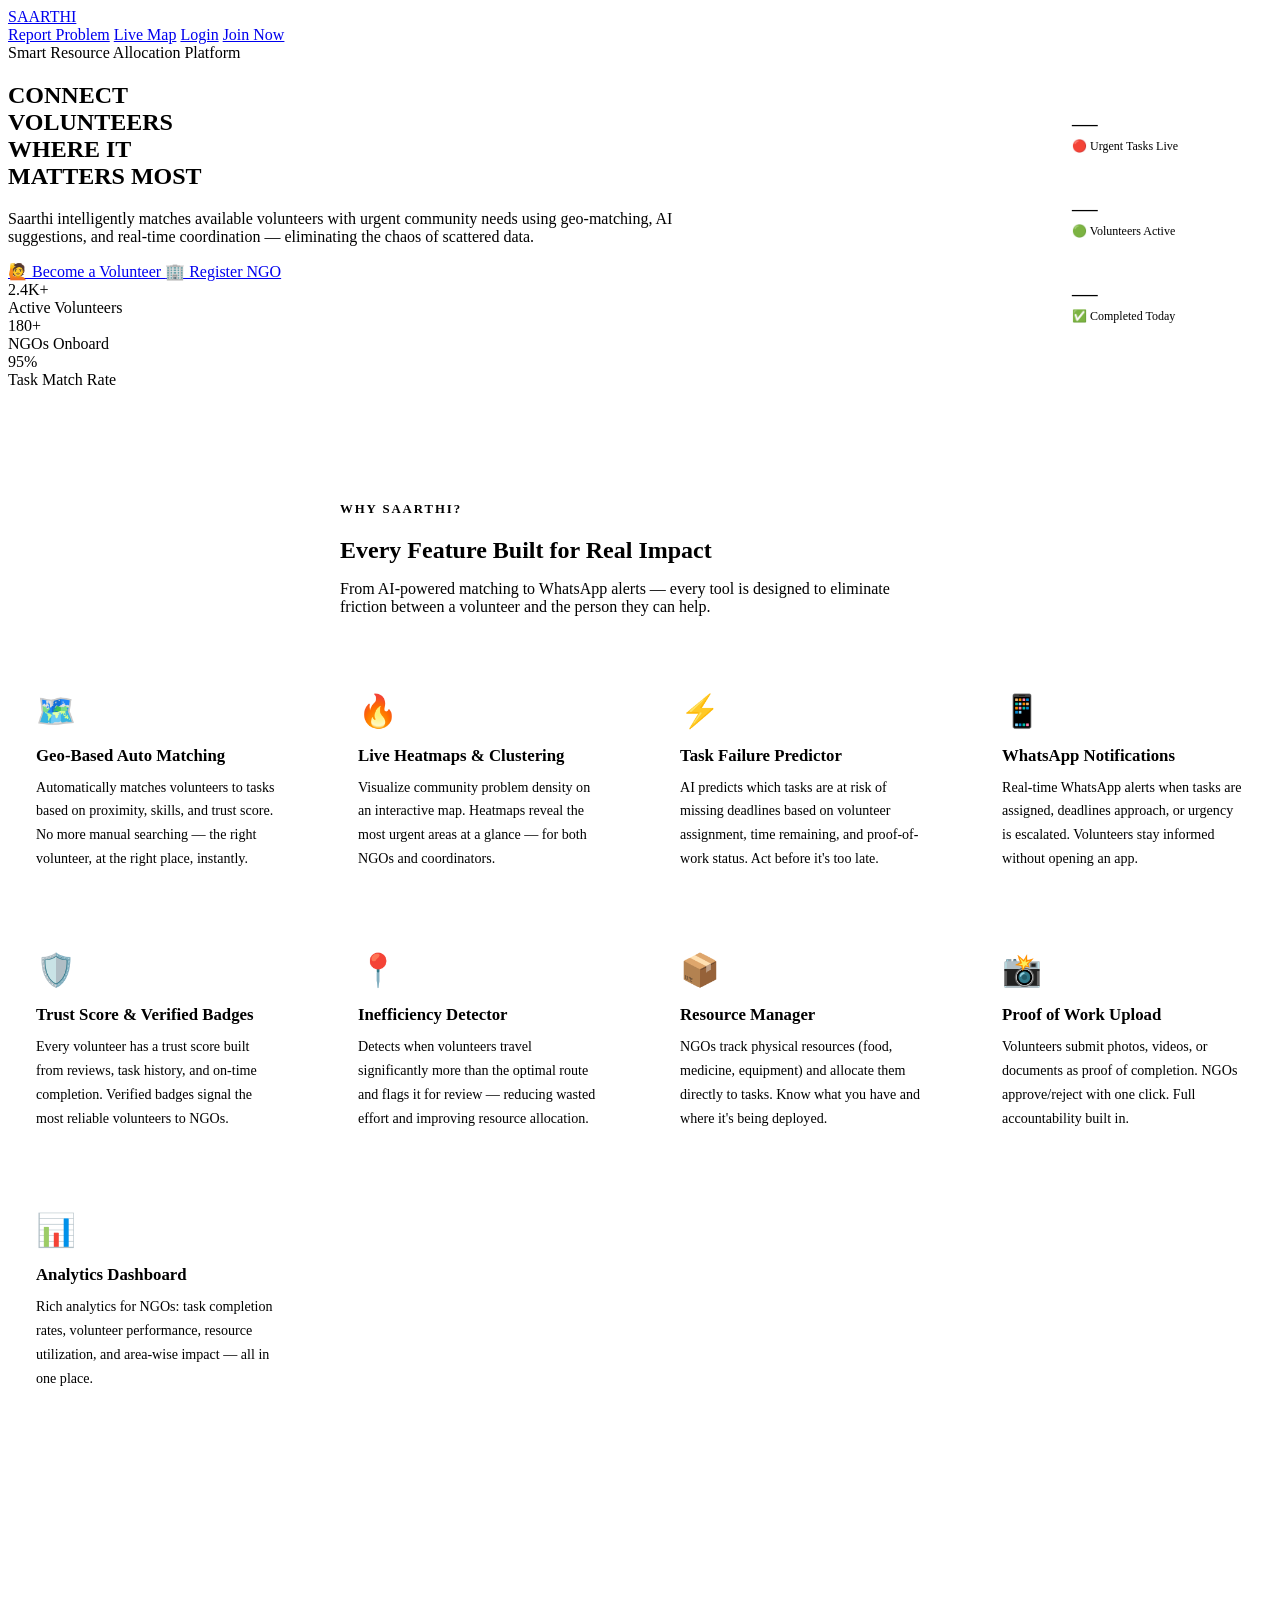
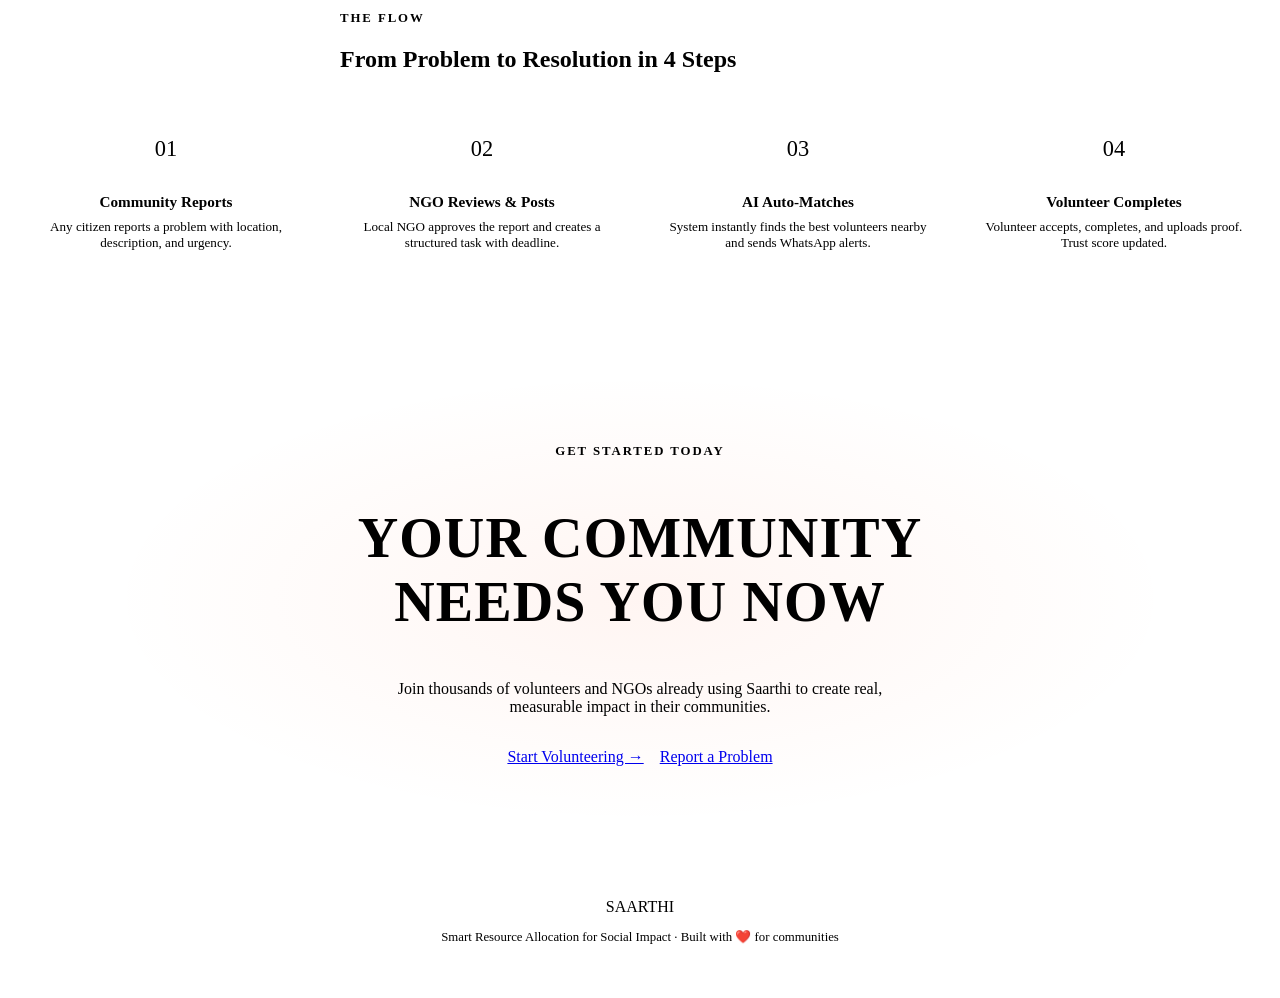
==== frontend/templates/index.html @ d4609d57 "a" ====
<!DOCTYPE html>
<html lang="en">
<head>
  <meta charset="UTF-8">
  <meta name="viewport" content="width=device-width, initial-scale=1.0">
  <title>Saarthi — Smart Volunteer Coordination</title>
  <link rel="stylesheet" href="/static/css/main.css">
  <style>
    .features { padding: 100px 0; }
    .features-grid {
      display: grid;
      grid-template-columns: repeat(auto-fit, minmax(280px, 1fr));
      gap: 24px; margin-top: 48px;
    }
    .feature-card {
      background: var(--card);
      border: 1px solid var(--border);
      border-radius: var(--radius-lg);
      padding: 28px;
      transition: all var(--anim);
      position: relative; overflow: hidden;
    }
    .feature-card::before {
      content: '';
      position: absolute;
      top: 0; left: 0; right: 0;
      height: 1px;
      background: linear-gradient(90deg, transparent, var(--accent, var(--orange)) 50%, transparent);
      opacity: 0;
      transition: opacity var(--anim);
    }
    .feature-card:hover { transform: translateY(-4px); border-color: var(--border-light); }
    .feature-card:hover::before { opacity: 1; }
    .feature-icon {
      font-size: 2rem;
      margin-bottom: 16px;
      display: block;
    }
    .feature-title { font-size: 1.05rem; font-weight: 700; margin-bottom: 10px; }
    .feature-desc { font-size: 0.88rem; color: var(--text-muted); line-height: 1.7; }

    .how-it-works { padding: 80px 0; background: var(--surface); }
    .steps {
      display: grid;
      grid-template-columns: repeat(auto-fit, minmax(200px, 1fr));
      gap: 0;
      margin-top: 48px;
      position: relative;
    }
    .steps::after {
      content: '';
      position: absolute;
      top: 28px; left: 10%; right: 10%;
      height: 1px;
      background: linear-gradient(90deg, transparent, var(--border), var(--border), transparent);
    }
    .step { text-align: center; padding: 0 20px; position: relative; z-index: 1; }
    .step-num {
      width: 56px; height: 56px;
      border-radius: 50%;
      background: var(--bg);
      border: 2px solid var(--orange);
      display: flex; align-items: center; justify-content: center;
      margin: 0 auto 16px;
      font-family: var(--font-display);
      font-size: 1.4rem;
      color: var(--orange);
    }
    .step-title { font-weight: 700; margin-bottom: 8px; font-size: 0.95rem; }
    .step-desc { font-size: 0.82rem; color: var(--text-muted); }

    .cta-section {
      padding: 100px 0;
      text-align: center;
      position: relative;
    }
    .cta-section::before {
      content: '';
      position: absolute; inset: 0;
      background: radial-gradient(ellipse 60% 60% at 50% 50%, rgba(255,87,34,0.06) 0%, transparent 70%);
    }
    .cta-section > * { position: relative; z-index: 1; }
    .cta-btns { display: flex; gap: 16px; justify-content: center; margin-top: 32px; flex-wrap: wrap; }

    .floating-stats {
      position: absolute;
      right: 0; top: 50%;
      transform: translateY(-50%);
      display: flex; flex-direction: column; gap: 12px;
    }
    .floating-stat {
      background: var(--card);
      border: 1px solid var(--border);
      border-radius: var(--radius);
      padding: 14px 20px;
      min-width: 180px;
      animation: floatUp 3s ease-in-out infinite alternate;
    }
    .floating-stat:nth-child(2) { animation-delay: 1s; }
    .floating-stat:nth-child(3) { animation-delay: 2s; }
    @keyframes floatUp {
      from { transform: translateY(0); }
      to   { transform: translateY(-8px); }
    }
    .fs-val { font-family: var(--font-display); font-size: 1.6rem; color: var(--orange); }
    .fs-lbl { font-size: 0.75rem; color: var(--text-muted); }

    @media (max-width: 900px) {
      .floating-stats { display: none; }
      .steps::after { display: none; }
    }
  </style>
</head>
<body>
  <!-- Navigation -->
  <nav class="navbar">
    <div class="container">
      <a href="/" class="nav-brand">
        <div class="dot"></div>
        SAARTHI
      </a>
      <div class="nav-links">
        <a href="/report-problem.html" class="nav-link">Report Problem</a>
        <a href="/map.html" class="nav-link">Live Map</a>
        <a href="/login.html" class="btn btn-secondary btn-sm">Login</a>
        <a href="/signup.html" class="btn btn-primary btn-sm">Join Now</a>
      </div>
    </div>
  </nav>

  <!-- Hero -->
  <section class="hero">
    <div class="hero-bg"></div>
    <div class="hero-grid"></div>
    <div class="container" style="position:relative;z-index:2;">
      <div style="max-width:680px;">
        <div class="hero-eyebrow fade-in">Smart Resource Allocation Platform</div>
        <h1 class="hero-title display fade-in fade-in-delay-1">
          CONNECT<br>VOLUNTEERS<br><span>WHERE IT</span><br>MATTERS MOST
        </h1>
        <p class="hero-desc fade-in fade-in-delay-2">
          Saarthi intelligently matches available volunteers with urgent community needs using geo-matching, AI suggestions, and real-time coordination — eliminating the chaos of scattered data.
        </p>
        <div class="hero-actions fade-in fade-in-delay-3">
          <a href="/signup.html?type=volunteer" class="btn btn-primary btn-lg">
            🙋 Become a Volunteer
          </a>
          <a href="/signup.html?type=ngo" class="btn btn-secondary btn-lg">
            🏢 Register NGO
          </a>
        </div>
        <div class="hero-stats fade-in fade-in-delay-4">
          <div>
            <div class="hero-stat-value">2.4K+</div>
            <div class="hero-stat-label">Active Volunteers</div>
          </div>
          <div>
            <div class="hero-stat-value">180+</div>
            <div class="hero-stat-label">NGOs Onboard</div>
          </div>
          <div>
            <div class="hero-stat-value">95%</div>
            <div class="hero-stat-label">Task Match Rate</div>
          </div>
        </div>
      </div>

      <!-- Floating stats cards -->
      <div class="floating-stats">
        <div class="floating-stat">
          <div class="fs-val" id="live-urgent">—</div>
          <div class="fs-lbl">🔴 Urgent Tasks Live</div>
        </div>
        <div class="floating-stat">
          <div class="fs-val" id="live-volunteers">—</div>
          <div class="fs-lbl">🟢 Volunteers Active</div>
        </div>
        <div class="floating-stat">
          <div class="fs-val" id="live-completed">—</div>
          <div class="fs-lbl">✅ Completed Today</div>
        </div>
      </div>
    </div>
  </section>

  <!-- Features -->
  <section class="features">
    <div class="container">
      <div class="text-center" style="max-width:600px; margin:0 auto;">
        <p style="color:var(--orange);font-size:0.8rem;font-weight:700;letter-spacing:0.15em;text-transform:uppercase;margin-bottom:12px;">Why Saarthi?</p>
        <h2 style="margin-bottom:16px;">Every Feature Built for Real Impact</h2>
        <p>From AI-powered matching to WhatsApp alerts — every tool is designed to eliminate friction between a volunteer and the person they can help.</p>
      </div>

      <div class="features-grid">
        <div class="feature-card" style="--accent: var(--orange);">
          <span class="feature-icon">🗺️</span>
          <div class="feature-title">Geo-Based Auto Matching</div>
          <div class="feature-desc">Automatically matches volunteers to tasks based on proximity, skills, and trust score. No more manual searching — the right volunteer, at the right place, instantly.</div>
        </div>
        <div class="feature-card" style="--accent: var(--cyan);">
          <span class="feature-icon">🔥</span>
          <div class="feature-title">Live Heatmaps & Clustering</div>
          <div class="feature-desc">Visualize community problem density on an interactive map. Heatmaps reveal the most urgent areas at a glance — for both NGOs and coordinators.</div>
        </div>
        <div class="feature-card" style="--accent: var(--yellow);">
          <span class="feature-icon">⚡</span>
          <div class="feature-title">Task Failure Predictor</div>
          <div class="feature-desc">AI predicts which tasks are at risk of missing deadlines based on volunteer assignment, time remaining, and proof-of-work status. Act before it's too late.</div>
        </div>
        <div class="feature-card" style="--accent: var(--green);">
          <span class="feature-icon">📱</span>
          <div class="feature-title">WhatsApp Notifications</div>
          <div class="feature-desc">Real-time WhatsApp alerts when tasks are assigned, deadlines approach, or urgency is escalated. Volunteers stay informed without opening an app.</div>
        </div>
        <div class="feature-card" style="--accent: var(--purple);">
          <span class="feature-icon">🛡️</span>
          <div class="feature-title">Trust Score & Verified Badges</div>
          <div class="feature-desc">Every volunteer has a trust score built from reviews, task history, and on-time completion. Verified badges signal the most reliable volunteers to NGOs.</div>
        </div>
        <div class="feature-card" style="--accent: var(--orange);">
          <span class="feature-icon">📍</span>
          <div class="feature-title">Inefficiency Detector</div>
          <div class="feature-desc">Detects when volunteers travel significantly more than the optimal route and flags it for review — reducing wasted effort and improving resource allocation.</div>
        </div>
        <div class="feature-card" style="--accent: var(--cyan);">
          <span class="feature-icon">📦</span>
          <div class="feature-title">Resource Manager</div>
          <div class="feature-desc">NGOs track physical resources (food, medicine, equipment) and allocate them directly to tasks. Know what you have and where it's being deployed.</div>
        </div>
        <div class="feature-card" style="--accent: var(--yellow);">
          <span class="feature-icon">📸</span>
          <div class="feature-title">Proof of Work Upload</div>
          <div class="feature-desc">Volunteers submit photos, videos, or documents as proof of completion. NGOs approve/reject with one click. Full accountability built in.</div>
        </div>
        <div class="feature-card" style="--accent: var(--green);">
          <span class="feature-icon">📊</span>
          <div class="feature-title">Analytics Dashboard</div>
          <div class="feature-desc">Rich analytics for NGOs: task completion rates, volunteer performance, resource utilization, and area-wise impact — all in one place.</div>
        </div>
      </div>
    </div>
  </section>

  <!-- How It Works -->
  <section class="how-it-works">
    <div class="container">
      <div class="text-center" style="max-width:600px; margin:0 auto;">
        <p style="color:var(--cyan);font-size:0.8rem;font-weight:700;letter-spacing:0.15em;text-transform:uppercase;margin-bottom:12px;">The Flow</p>
        <h2>From Problem to Resolution in 4 Steps</h2>
      </div>
      <div class="steps">
        <div class="step">
          <div class="step-num">01</div>
          <div class="step-title">Community Reports</div>
          <div class="step-desc">Any citizen reports a problem with location, description, and urgency.</div>
        </div>
        <div class="step">
          <div class="step-num">02</div>
          <div class="step-title">NGO Reviews & Posts</div>
          <div class="step-desc">Local NGO approves the report and creates a structured task with deadline.</div>
        </div>
        <div class="step">
          <div class="step-num">03</div>
          <div class="step-title">AI Auto-Matches</div>
          <div class="step-desc">System instantly finds the best volunteers nearby and sends WhatsApp alerts.</div>
        </div>
        <div class="step">
          <div class="step-num">04</div>
          <div class="step-title">Volunteer Completes</div>
          <div class="step-desc">Volunteer accepts, completes, and uploads proof. Trust score updated.</div>
        </div>
      </div>
    </div>
  </section>

  <!-- CTA -->
  <section class="cta-section">
    <div class="container">
      <p style="color:var(--orange);font-size:0.8rem;font-weight:700;letter-spacing:0.15em;text-transform:uppercase;margin-bottom:12px;">Get Started Today</p>
      <h2 style="font-family:var(--font-display);font-size:clamp(2rem,5vw,3.5rem);letter-spacing:0.02em;">
        YOUR COMMUNITY<br>NEEDS YOU NOW
      </h2>
      <p style="max-width:500px;margin:16px auto 0;">Join thousands of volunteers and NGOs already using Saarthi to create real, measurable impact in their communities.</p>
      <div class="cta-btns">
        <a href="/signup.html?type=volunteer" class="btn btn-primary btn-lg">Start Volunteering →</a>
        <a href="/report-problem.html" class="btn btn-secondary btn-lg">Report a Problem</a>
      </div>
    </div>
  </section>

  <!-- Footer -->
  <footer style="border-top:1px solid var(--border);padding:32px 0;text-align:center;">
    <div class="container">
      <div class="nav-brand" style="justify-content:center;margin-bottom:12px;">
        <div class="dot"></div>
        SAARTHI
      </div>
      <p style="font-size:0.8rem;">Smart Resource Allocation for Social Impact · Built with ❤️ for communities</p>
    </div>
  </footer>

  <div id="toast-container"></div>
  <script src="/static/js/api.js"></script>
  <script>
    // Load live stats
    async function loadLiveStats() {
      try {
        const res = await fetch('/api/admin/leaderboard');
        // Just show placeholders for landing page
      } catch(e) {}
    }
    loadLiveStats();

    // Redirect logged-in users
    if (Auth.isLoggedIn()) {
      const type = Auth.getUserType();
      const btn = document.createElement('a');
    }
  </script>
</body>
</html>
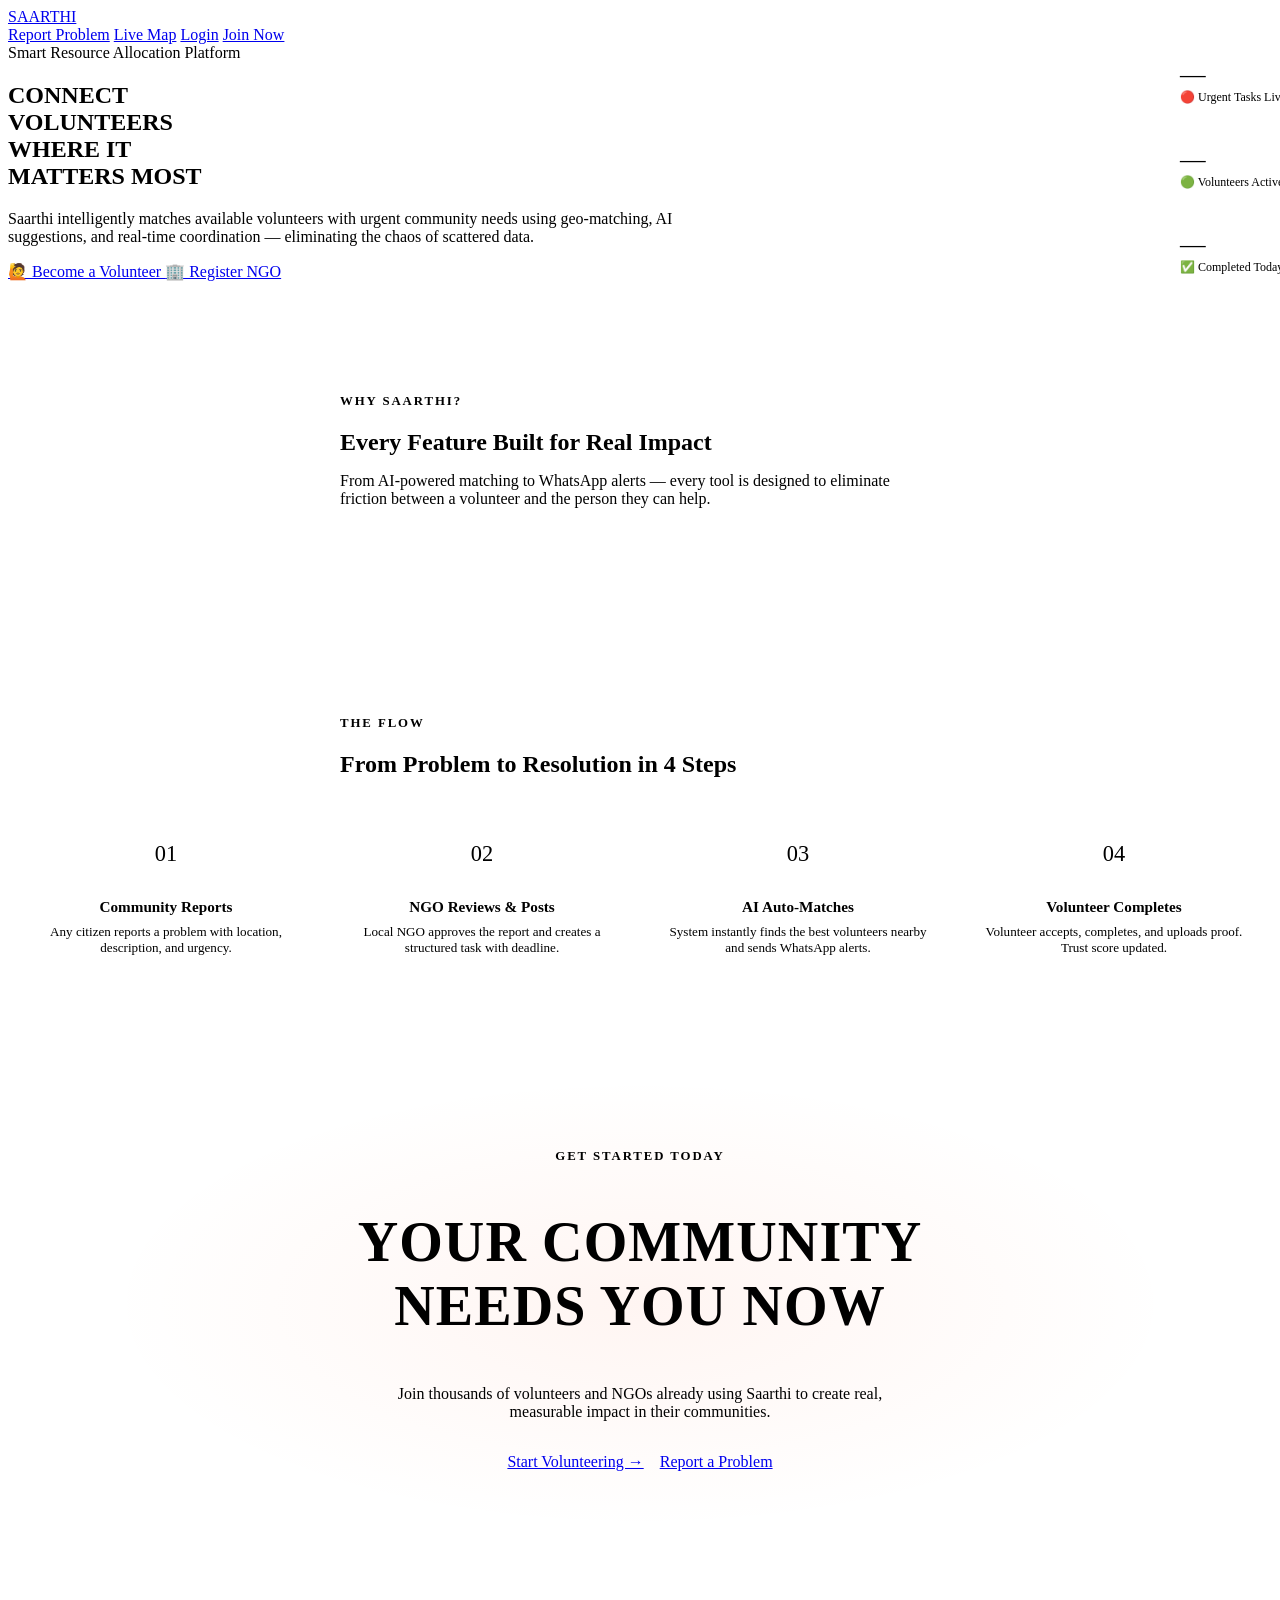
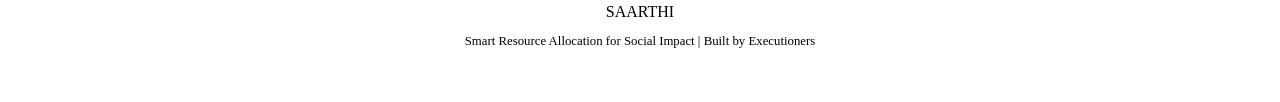
==== commit 16314a7e: "a" ====
--- a/frontend/templates/index.html
+++ b/frontend/templates/index.html
@@ -84,24 +84,34 @@
 
     .floating-stats {
       position: absolute;
-      right: 0; top: 50%;
+      right: clamp(-130px, -10vw, -48px);
+      top: 52%;
       transform: translateY(-50%);
-      display: flex; flex-direction: column; gap: 12px;
-    }
+      display: flex;
+      flex-direction: column;
+      gap: 12px;
+      width: 240px;
+    }
+
     .floating-stat {
       background: var(--card);
       border: 1px solid var(--border);
       border-radius: var(--radius);
       padding: 14px 20px;
-      min-width: 180px;
+      min-width: 220px;
       animation: floatUp 3s ease-in-out infinite alternate;
-    }
+      box-shadow: var(--shadow);
+    }
+
     .floating-stat:nth-child(2) { animation-delay: 1s; }
     .floating-stat:nth-child(3) { animation-delay: 2s; }
-    @keyframes floatUp {
-      from { transform: translateY(0); }
-      to   { transform: translateY(-8px); }
-    }
+
+    @media (min-width: 1100px) {
+      .hero .container {
+        padding-right: 280px;
+      }
+    }
+
     .fs-val { font-family: var(--font-display); font-size: 1.6rem; color: var(--orange); }
     .fs-lbl { font-size: 0.75rem; color: var(--text-muted); }
 
@@ -150,18 +160,6 @@
           </a>
         </div>
         <div class="hero-stats fade-in fade-in-delay-4">
-          <div>
-            <div class="hero-stat-value">2.4K+</div>
-            <div class="hero-stat-label">Active Volunteers</div>
-          </div>
-          <div>
-            <div class="hero-stat-value">180+</div>
-            <div class="hero-stat-label">NGOs Onboard</div>
-          </div>
-          <div>
-            <div class="hero-stat-value">95%</div>
-            <div class="hero-stat-label">Task Match Rate</div>
-          </div>
         </div>
       </div>
 
@@ -190,54 +188,6 @@
         <p style="color:var(--orange);font-size:0.8rem;font-weight:700;letter-spacing:0.15em;text-transform:uppercase;margin-bottom:12px;">Why Saarthi?</p>
         <h2 style="margin-bottom:16px;">Every Feature Built for Real Impact</h2>
         <p>From AI-powered matching to WhatsApp alerts — every tool is designed to eliminate friction between a volunteer and the person they can help.</p>
-      </div>
-
-      <div class="features-grid">
-        <div class="feature-card" style="--accent: var(--orange);">
-          <span class="feature-icon">🗺️</span>
-          <div class="feature-title">Geo-Based Auto Matching</div>
-          <div class="feature-desc">Automatically matches volunteers to tasks based on proximity, skills, and trust score. No more manual searching — the right volunteer, at the right place, instantly.</div>
-        </div>
-        <div class="feature-card" style="--accent: var(--cyan);">
-          <span class="feature-icon">🔥</span>
-          <div class="feature-title">Live Heatmaps & Clustering</div>
-          <div class="feature-desc">Visualize community problem density on an interactive map. Heatmaps reveal the most urgent areas at a glance — for both NGOs and coordinators.</div>
-        </div>
-        <div class="feature-card" style="--accent: var(--yellow);">
-          <span class="feature-icon">⚡</span>
-          <div class="feature-title">Task Failure Predictor</div>
-          <div class="feature-desc">AI predicts which tasks are at risk of missing deadlines based on volunteer assignment, time remaining, and proof-of-work status. Act before it's too late.</div>
-        </div>
-        <div class="feature-card" style="--accent: var(--green);">
-          <span class="feature-icon">📱</span>
-          <div class="feature-title">WhatsApp Notifications</div>
-          <div class="feature-desc">Real-time WhatsApp alerts when tasks are assigned, deadlines approach, or urgency is escalated. Volunteers stay informed without opening an app.</div>
-        </div>
-        <div class="feature-card" style="--accent: var(--purple);">
-          <span class="feature-icon">🛡️</span>
-          <div class="feature-title">Trust Score & Verified Badges</div>
-          <div class="feature-desc">Every volunteer has a trust score built from reviews, task history, and on-time completion. Verified badges signal the most reliable volunteers to NGOs.</div>
-        </div>
-        <div class="feature-card" style="--accent: var(--orange);">
-          <span class="feature-icon">📍</span>
-          <div class="feature-title">Inefficiency Detector</div>
-          <div class="feature-desc">Detects when volunteers travel significantly more than the optimal route and flags it for review — reducing wasted effort and improving resource allocation.</div>
-        </div>
-        <div class="feature-card" style="--accent: var(--cyan);">
-          <span class="feature-icon">📦</span>
-          <div class="feature-title">Resource Manager</div>
-          <div class="feature-desc">NGOs track physical resources (food, medicine, equipment) and allocate them directly to tasks. Know what you have and where it's being deployed.</div>
-        </div>
-        <div class="feature-card" style="--accent: var(--yellow);">
-          <span class="feature-icon">📸</span>
-          <div class="feature-title">Proof of Work Upload</div>
-          <div class="feature-desc">Volunteers submit photos, videos, or documents as proof of completion. NGOs approve/reject with one click. Full accountability built in.</div>
-        </div>
-        <div class="feature-card" style="--accent: var(--green);">
-          <span class="feature-icon">📊</span>
-          <div class="feature-title">Analytics Dashboard</div>
-          <div class="feature-desc">Rich analytics for NGOs: task completion rates, volunteer performance, resource utilization, and area-wise impact — all in one place.</div>
-        </div>
       </div>
     </div>
   </section>
@@ -296,7 +246,7 @@
         <div class="dot"></div>
         SAARTHI
       </div>
-      <p style="font-size:0.8rem;">Smart Resource Allocation for Social Impact · Built with ❤️ for communities</p>
+      <p style="font-size:0.8rem;">Smart Resource Allocation for Social Impact | Built by Executioners</p>
     </div>
   </footer>
 
